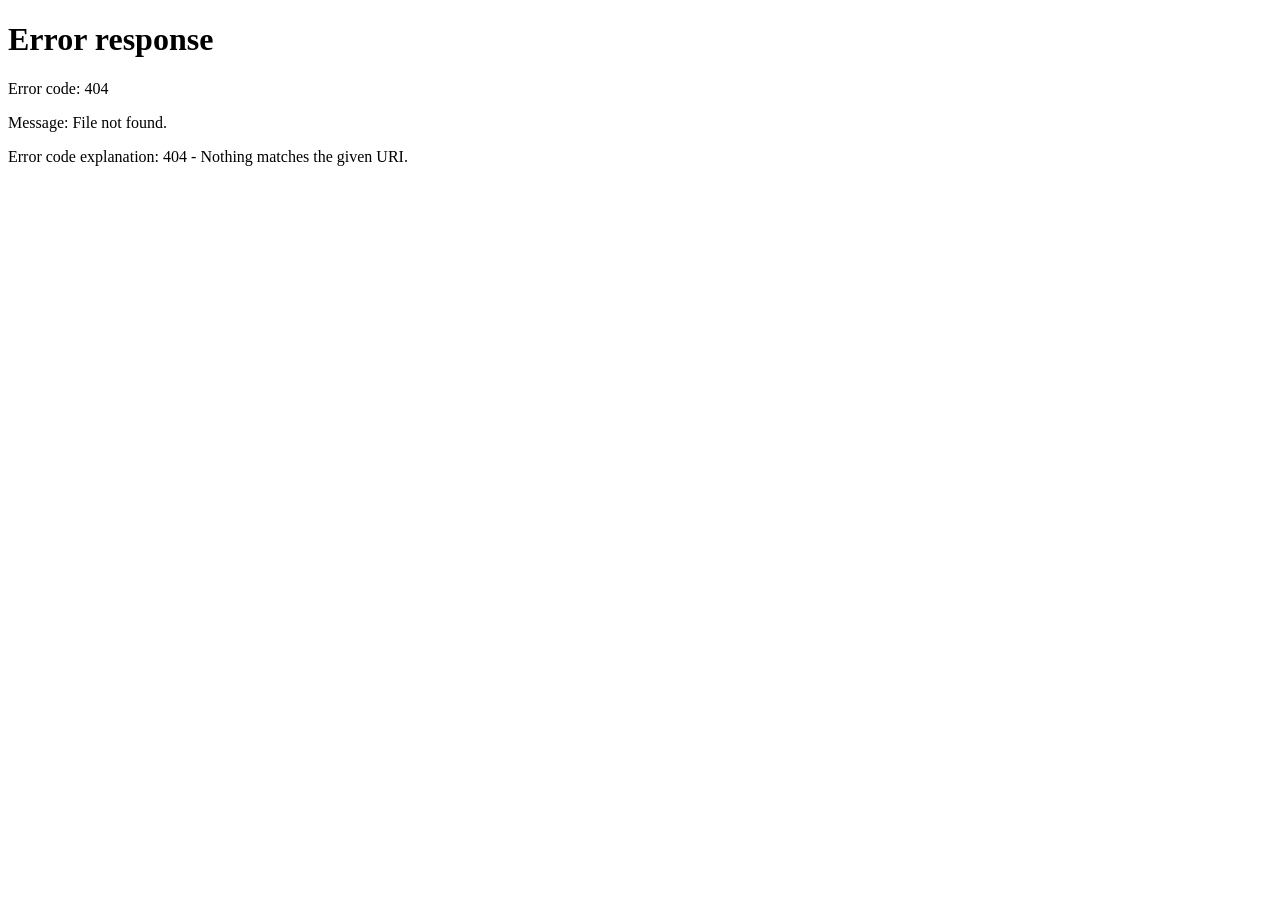
==== index.html @ dcd04c93 "Create index.html" ====
<!DOCTYPE html>
<html>
<head>
    <meta http-equiv="refresh" content="0; url=assessment_page/assessment.html">
    <title>Redirecting to Assessment...</title>
</head>
<body>
    <p>Redirecting to <a href="assessment_page/assessment.html">assessment page</a>...</p>
</body>
</html>
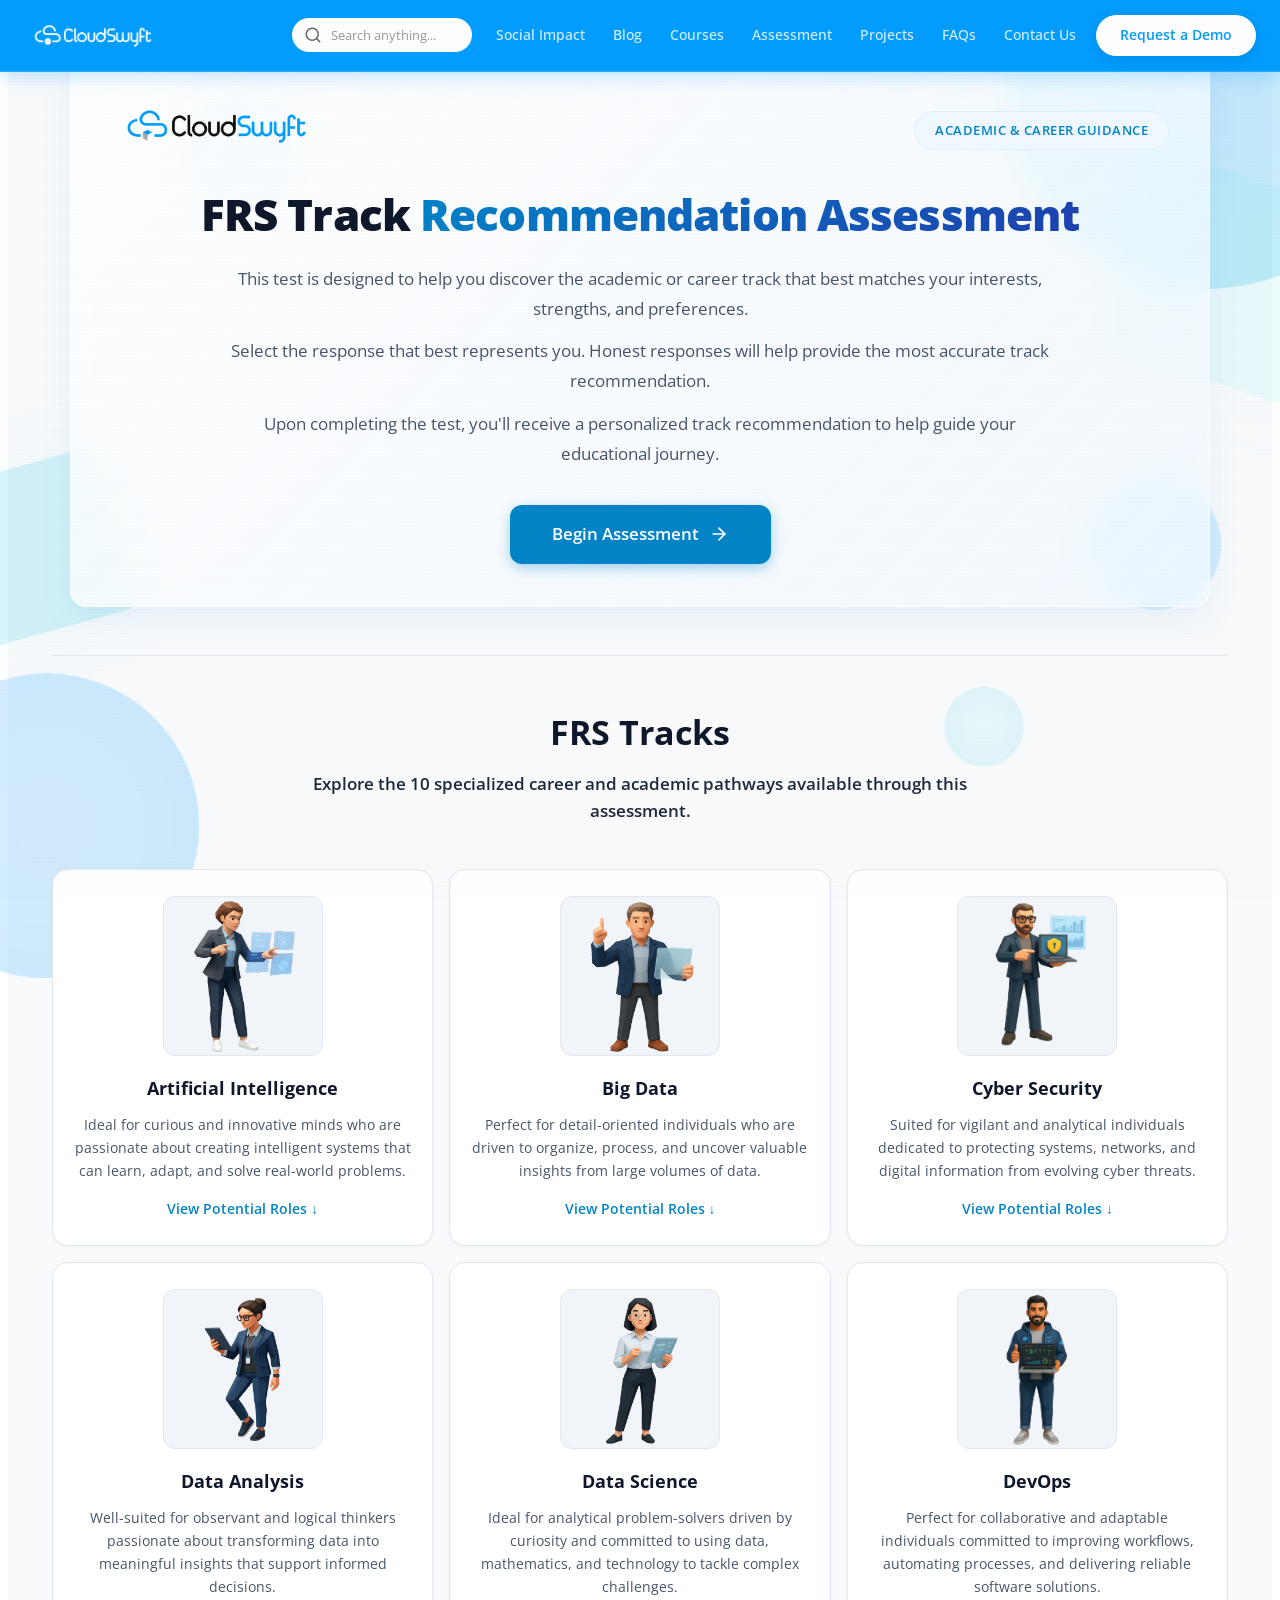
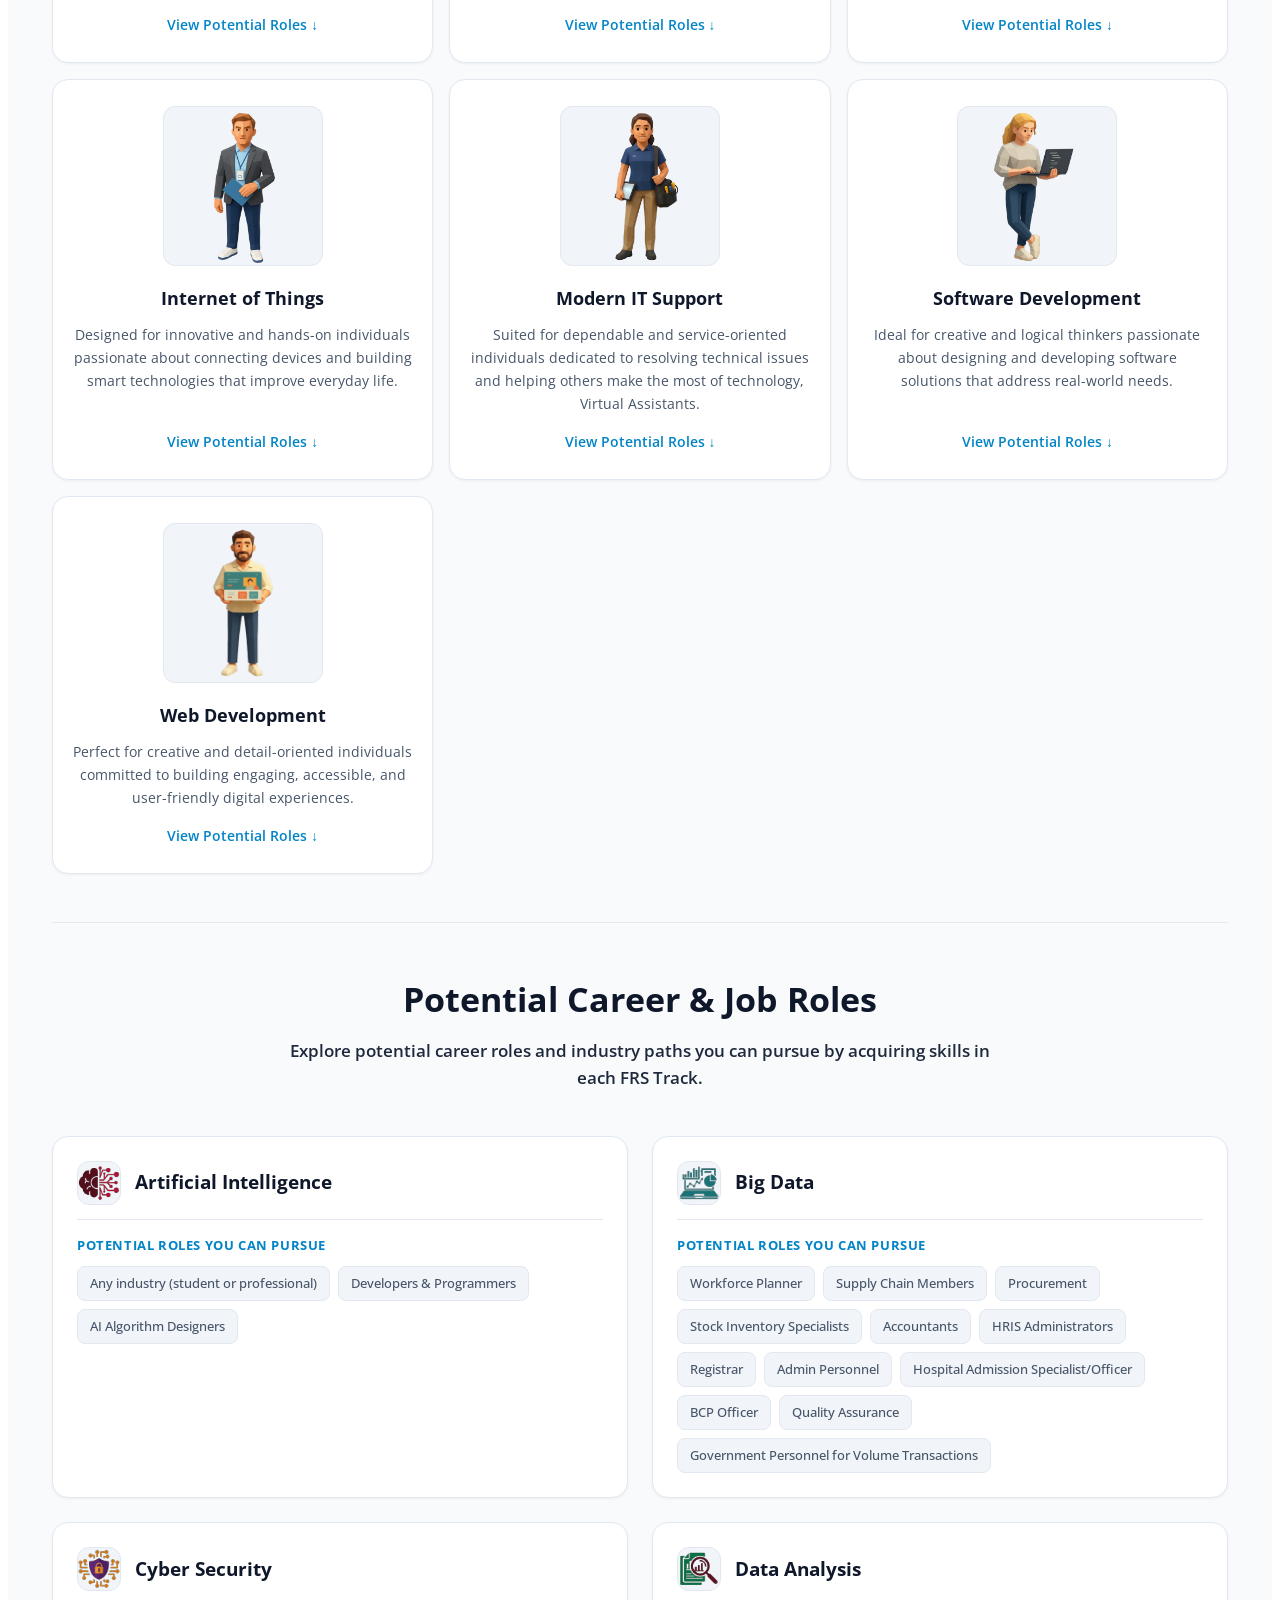
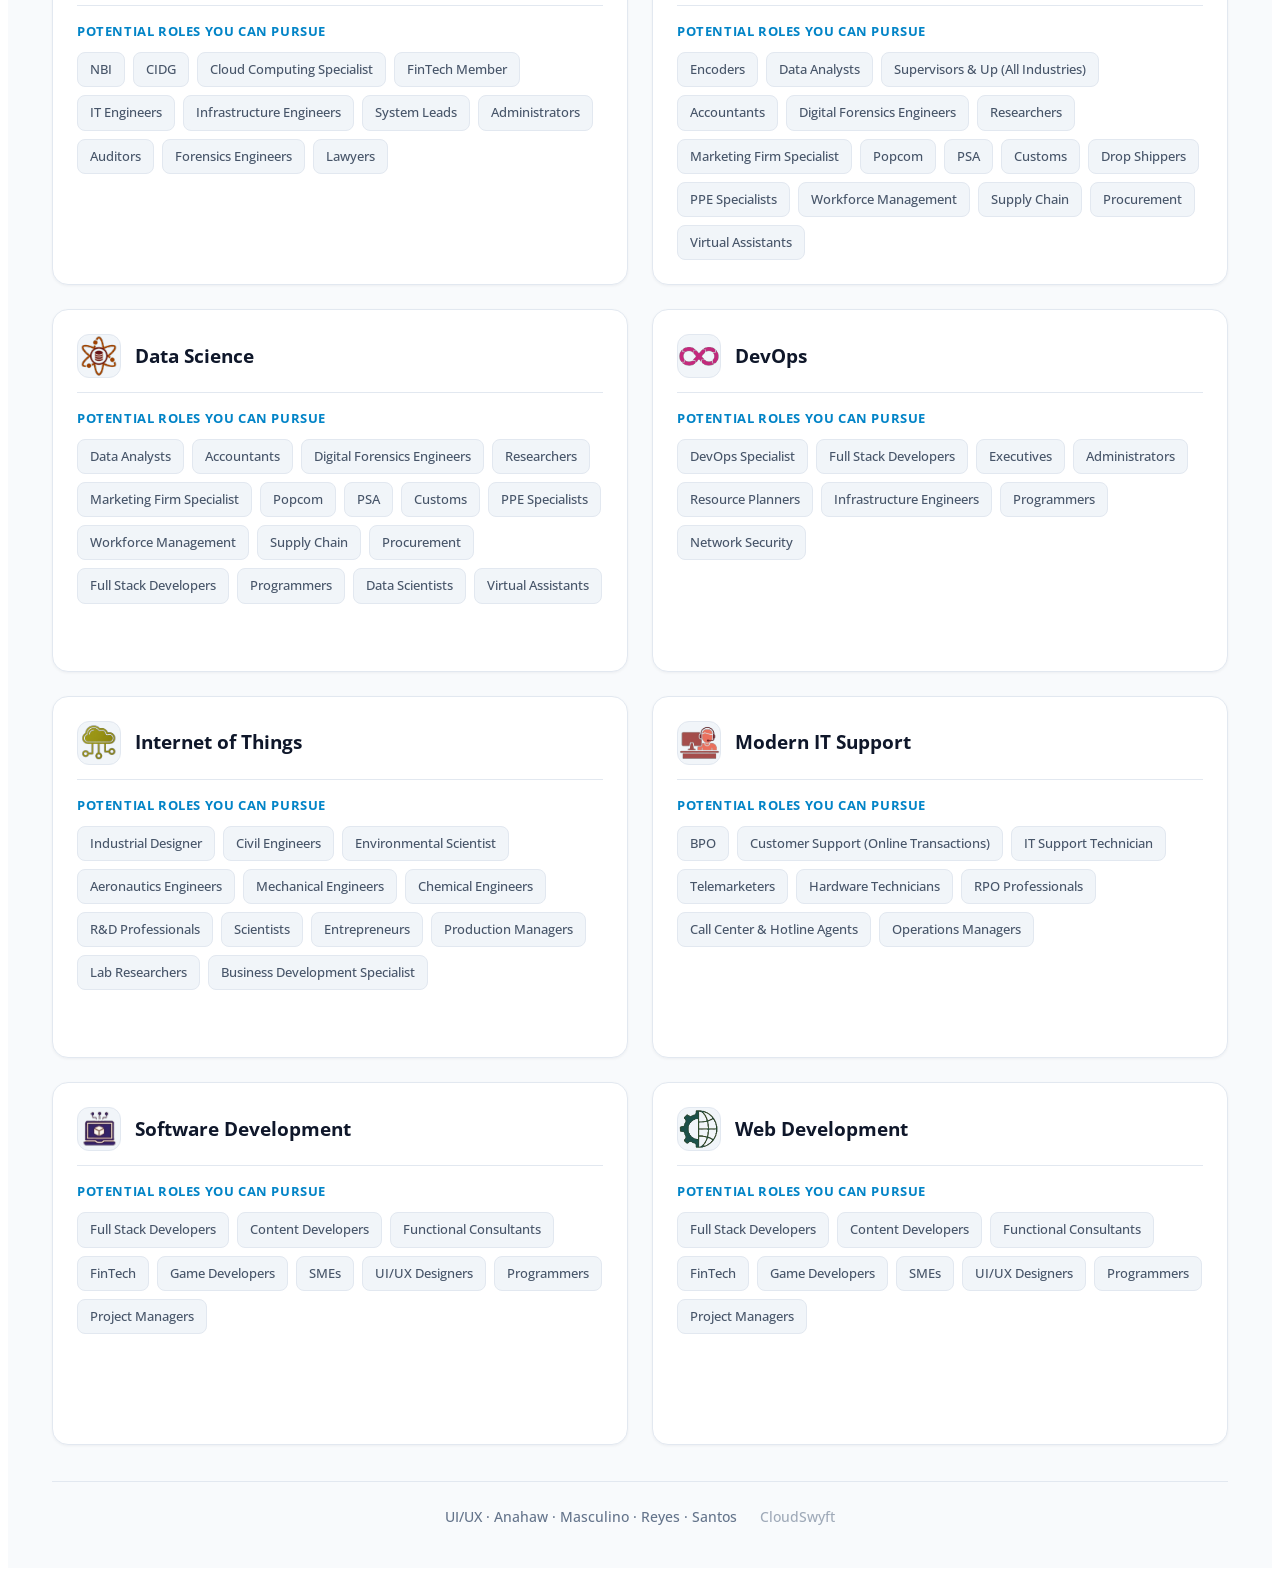
==== commit 4017a1ff: "Update index.html" ====
--- a/index.html
+++ b/index.html
@@ -1,10 +1,10 @@
 <!DOCTYPE html>
 <html>
 <head>
-    <meta http-equiv="refresh" content="0; url=assessment_page/assessment.html">
+    <meta http-equiv="refresh" content="0; url=FRS_PreTest_LandingPage/frs-pretest-landing.html">
     <title>Redirecting to Assessment...</title>
 </head>
 <body>
-    <p>Redirecting to <a href="assessment_page/assessment.html">assessment page</a>...</p>
+    <p>Redirecting to <a href="FRS_PreTest_LandingPage/frs-pretest-landing.html">assessment page</a>...</p>
 </body>
 </html>
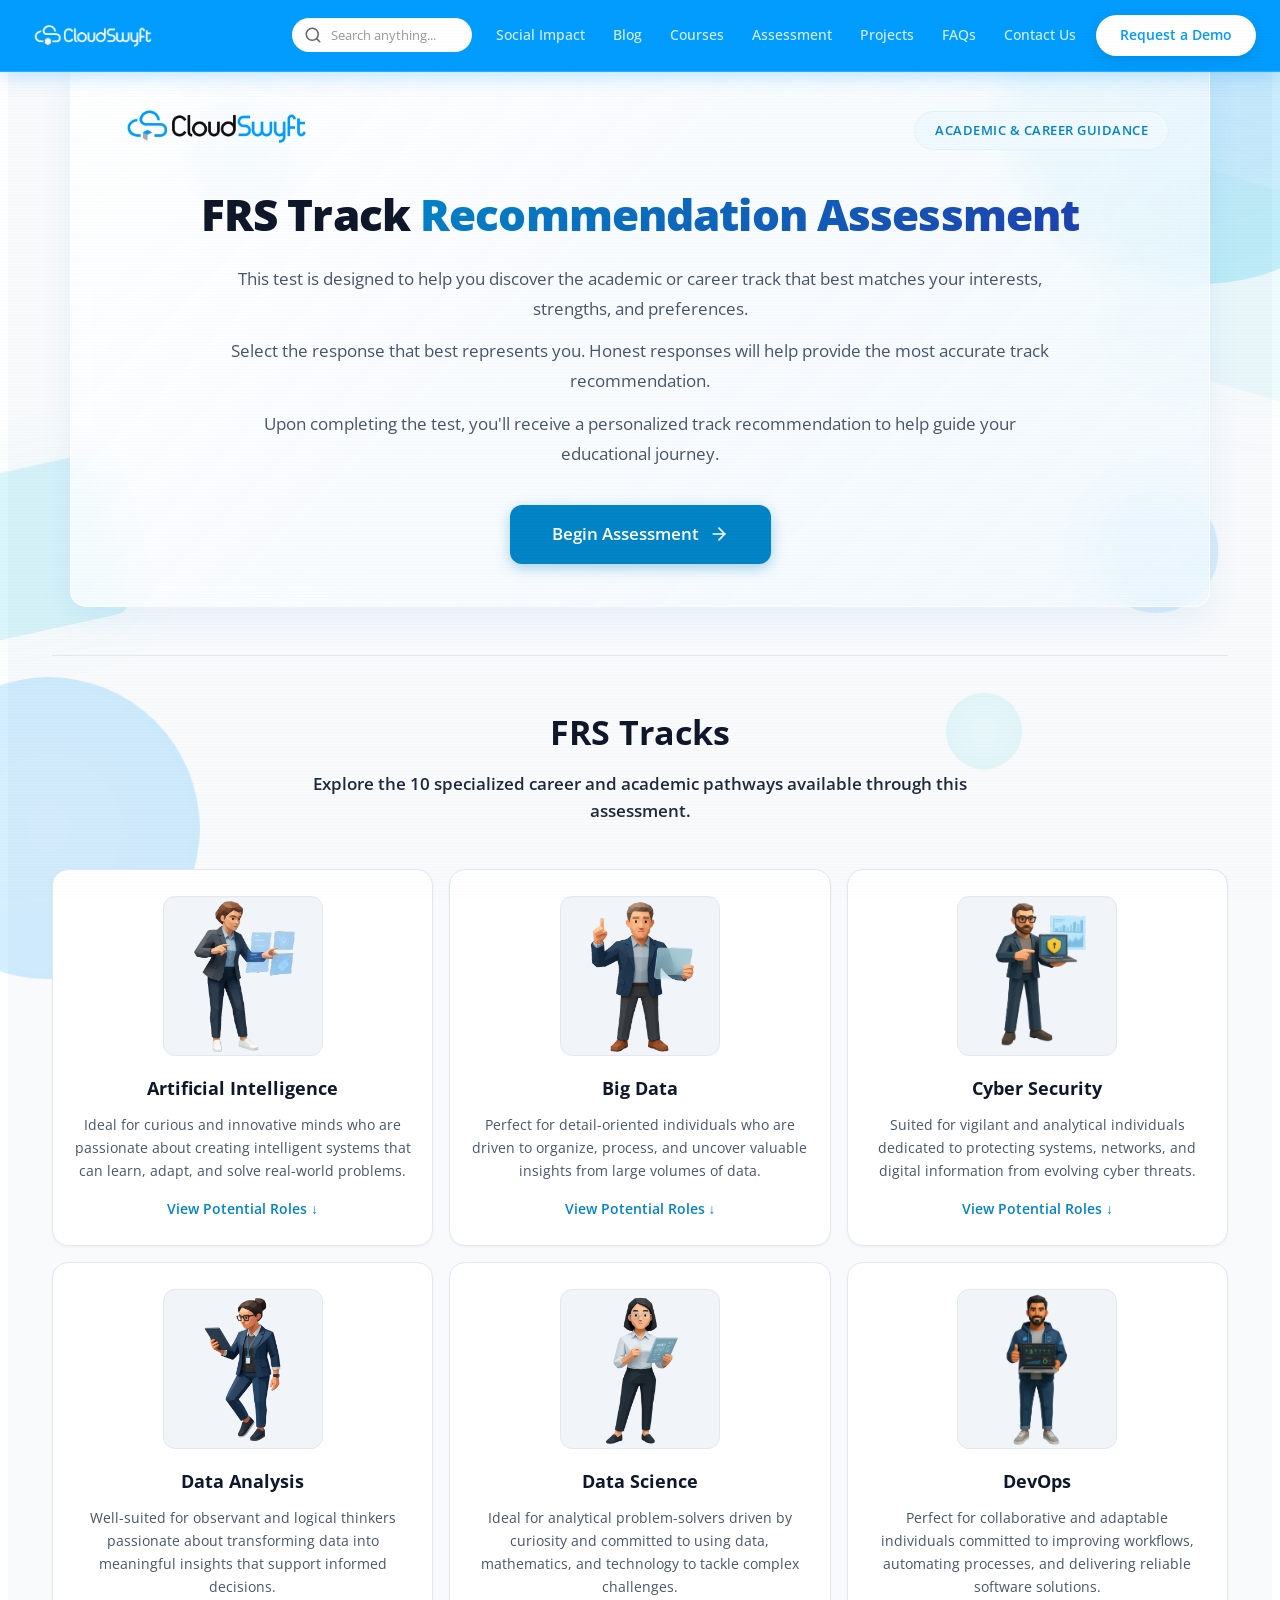
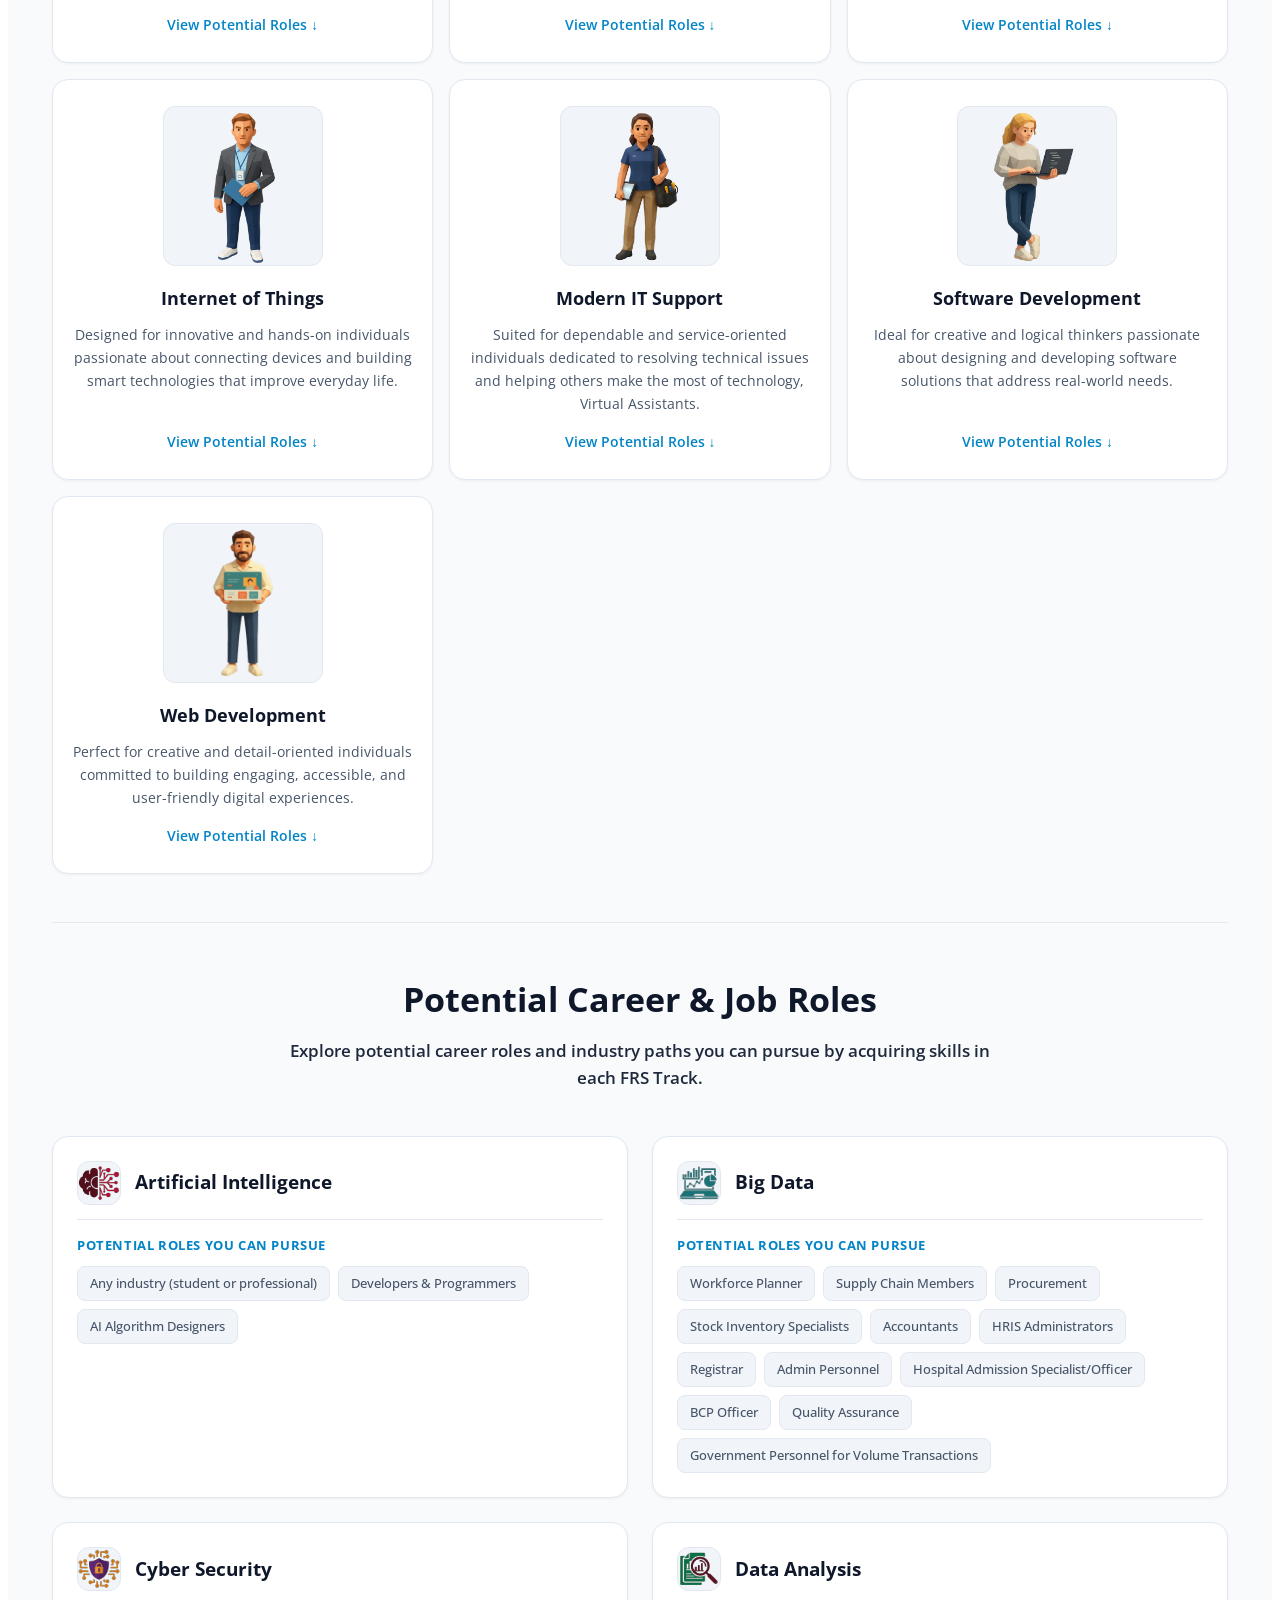
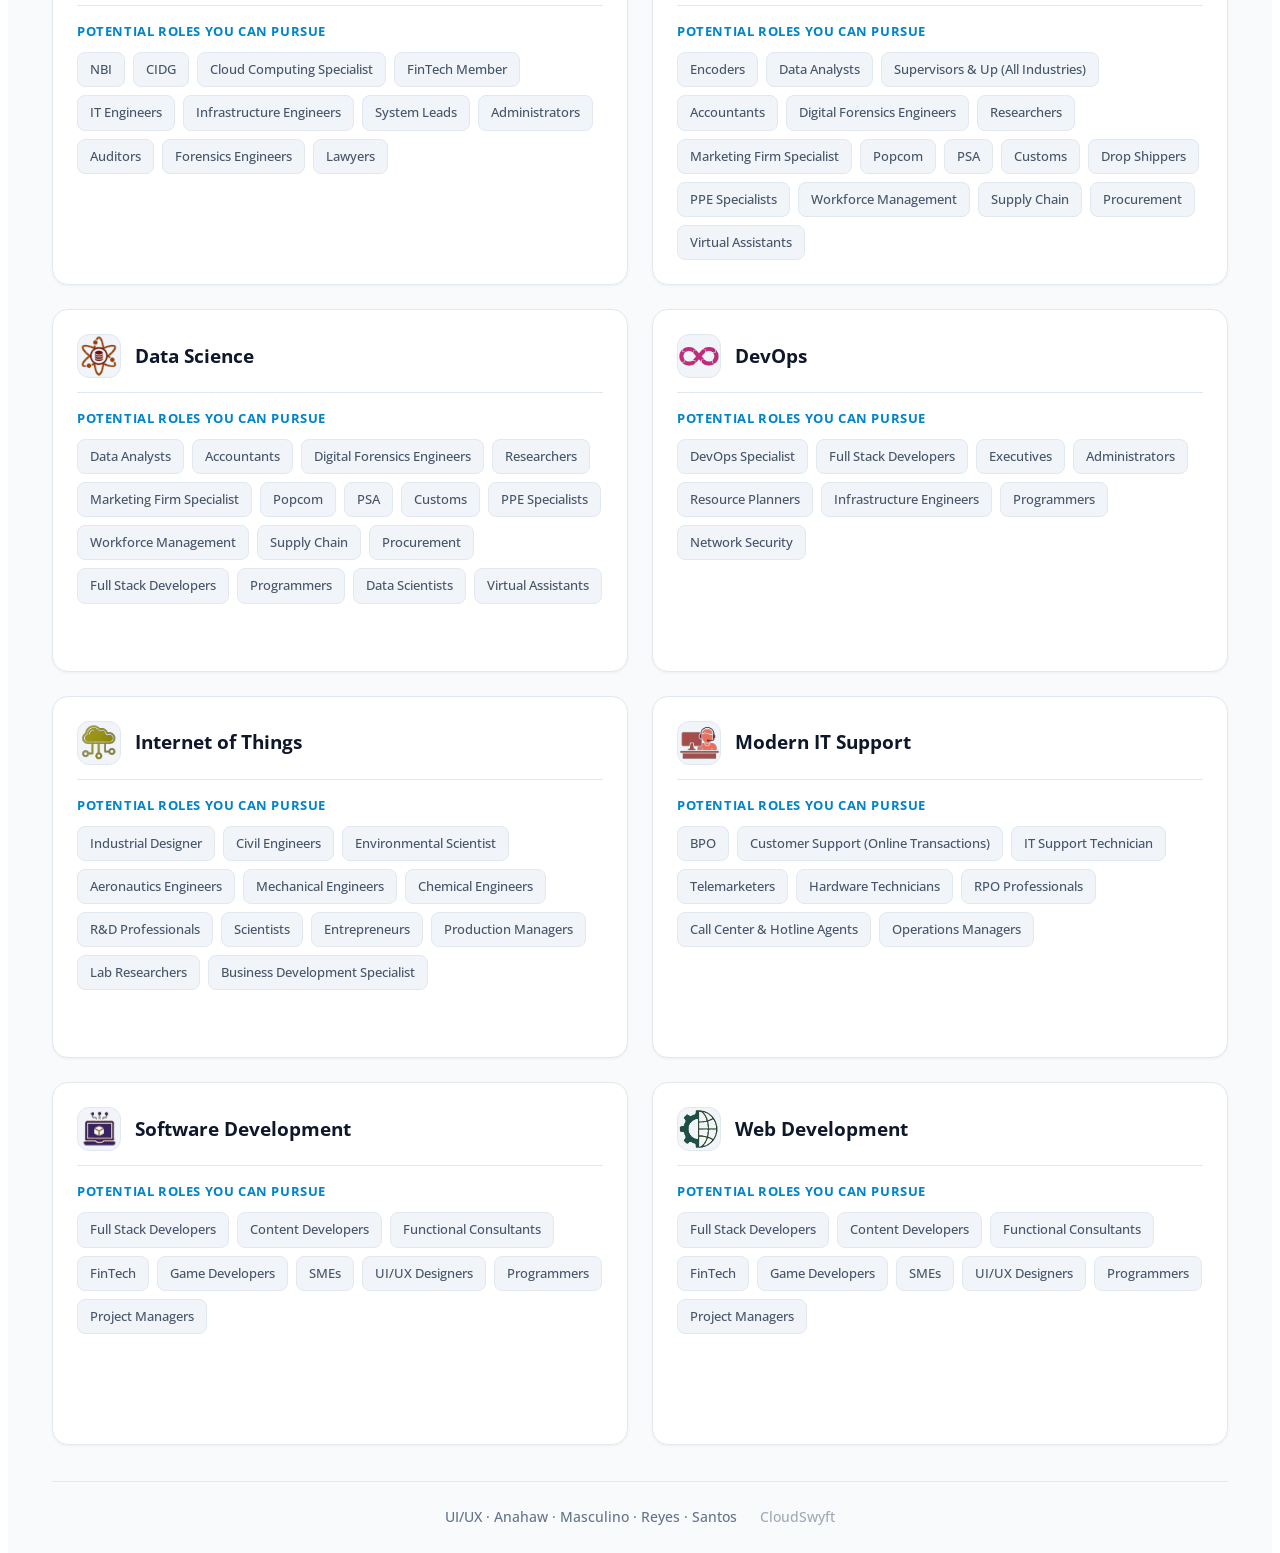
==== commit 633879e9: "Update index.html" ====
--- a/index.html
+++ b/index.html
@@ -1,10 +1,45 @@
 <!DOCTYPE html>
-<html>
+<html lang="en">
 <head>
+    <meta charset="UTF-8">
+    <meta name="viewport" content="width=device-width, initial-scale=1.0">
     <meta http-equiv="refresh" content="0; url=FRS_PreTest_LandingPage/frs-pretest-landing.html">
     <title>Redirecting to Assessment...</title>
+    <style>
+        body {
+            margin: 0;
+            padding: 0;
+            font-family: Arial, sans-serif;
+            display: flex;
+            justify-content: center;
+            align-items: center;
+            min-height: 100vh;
+            background: #f5f5f5;
+            color: #333;
+        }
+        .redirect-container {
+            text-align: center;
+            padding: 40px;
+        }
+        .spinner {
+            margin: 20px auto;
+            width: 40px;
+            height: 40px;
+            border: 4px solid #0099ff;
+            border-top-color: transparent;
+            border-radius: 50%;
+            animation: spin 0.8s linear infinite;
+        }
+        @keyframes spin {
+            to { transform: rotate(360deg); }
+        }
+    </style>
 </head>
 <body>
-    <p>Redirecting to <a href="FRS_PreTest_LandingPage/frs-pretest-landing.html">assessment page</a>...</p>
+    <div class="redirect-container">
+        <div class="spinner"></div>
+        <h2>Redirecting to assessment page...</h2>
+        <p>If you are not redirected automatically, <a href="FRS_PreTest_LandingPage/frs-pretest-landing.html">click here</a>.</p>
+    </div>
 </body>
 </html>
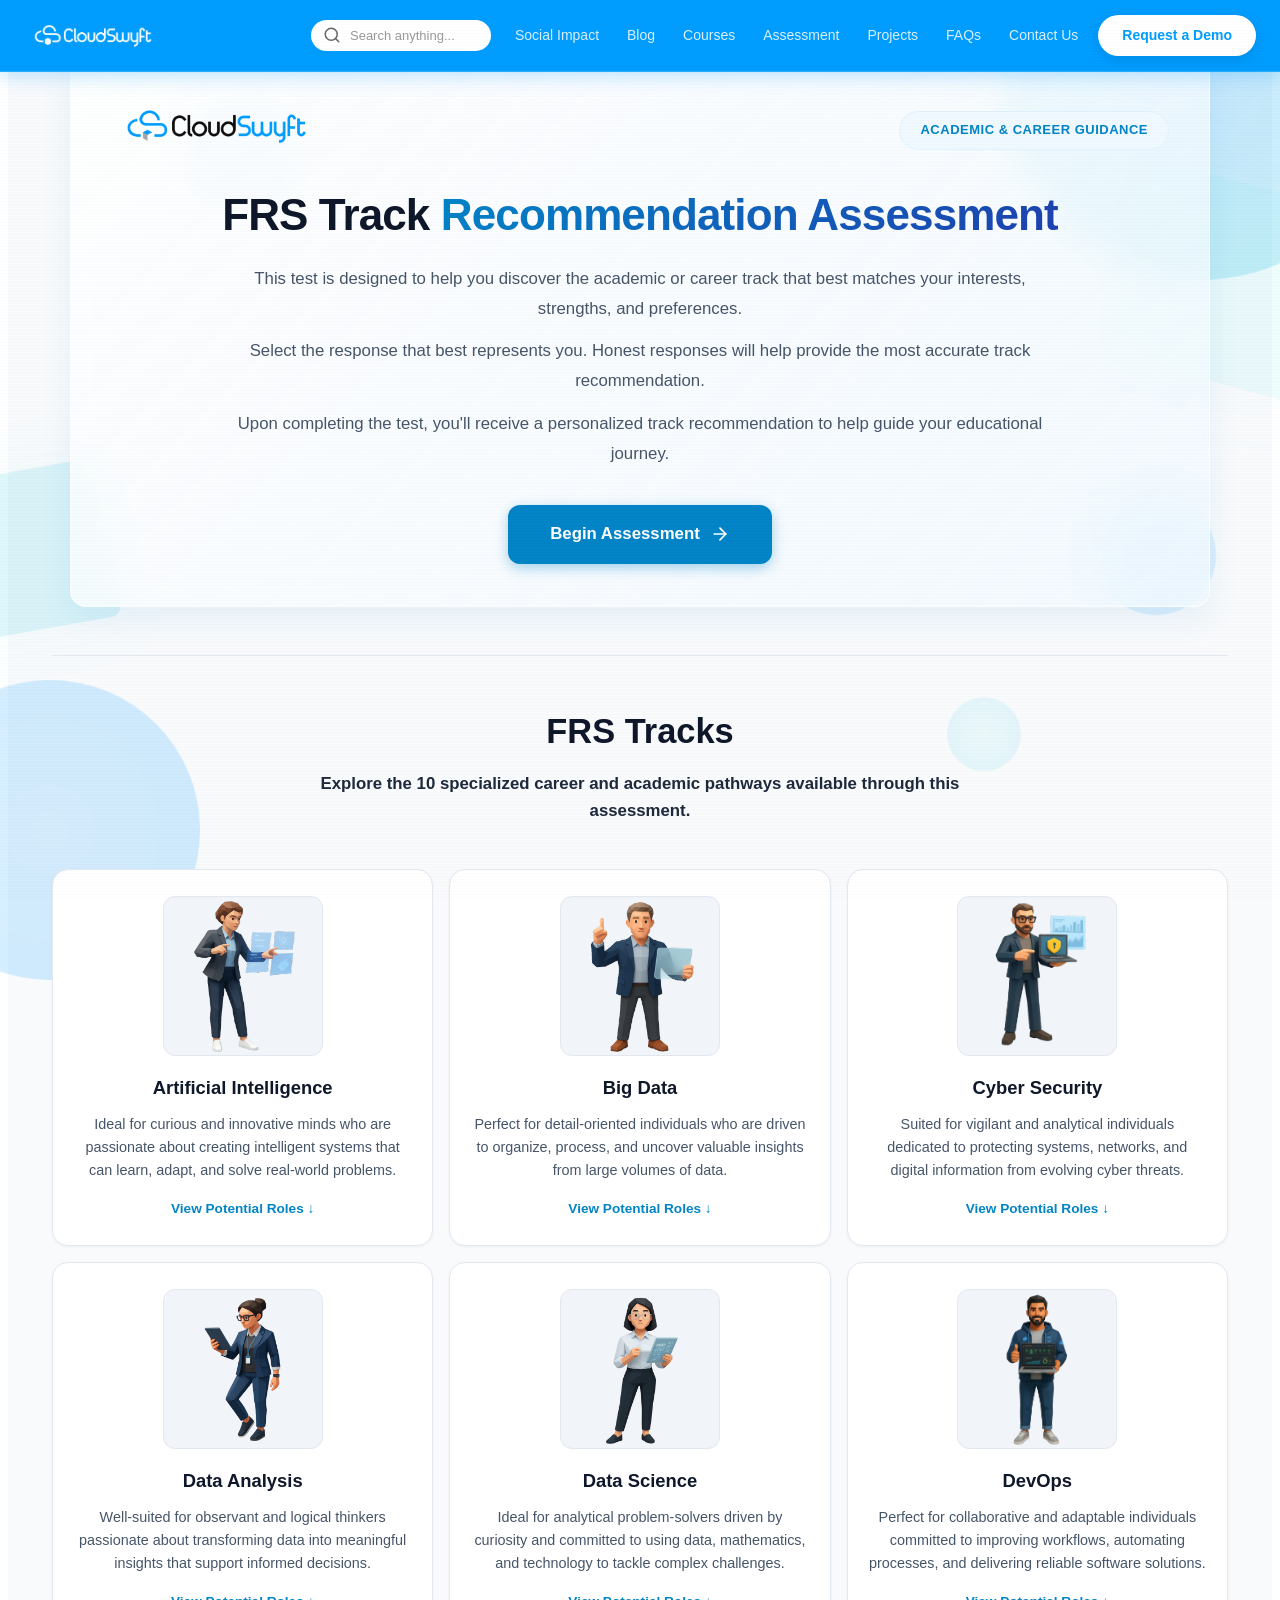
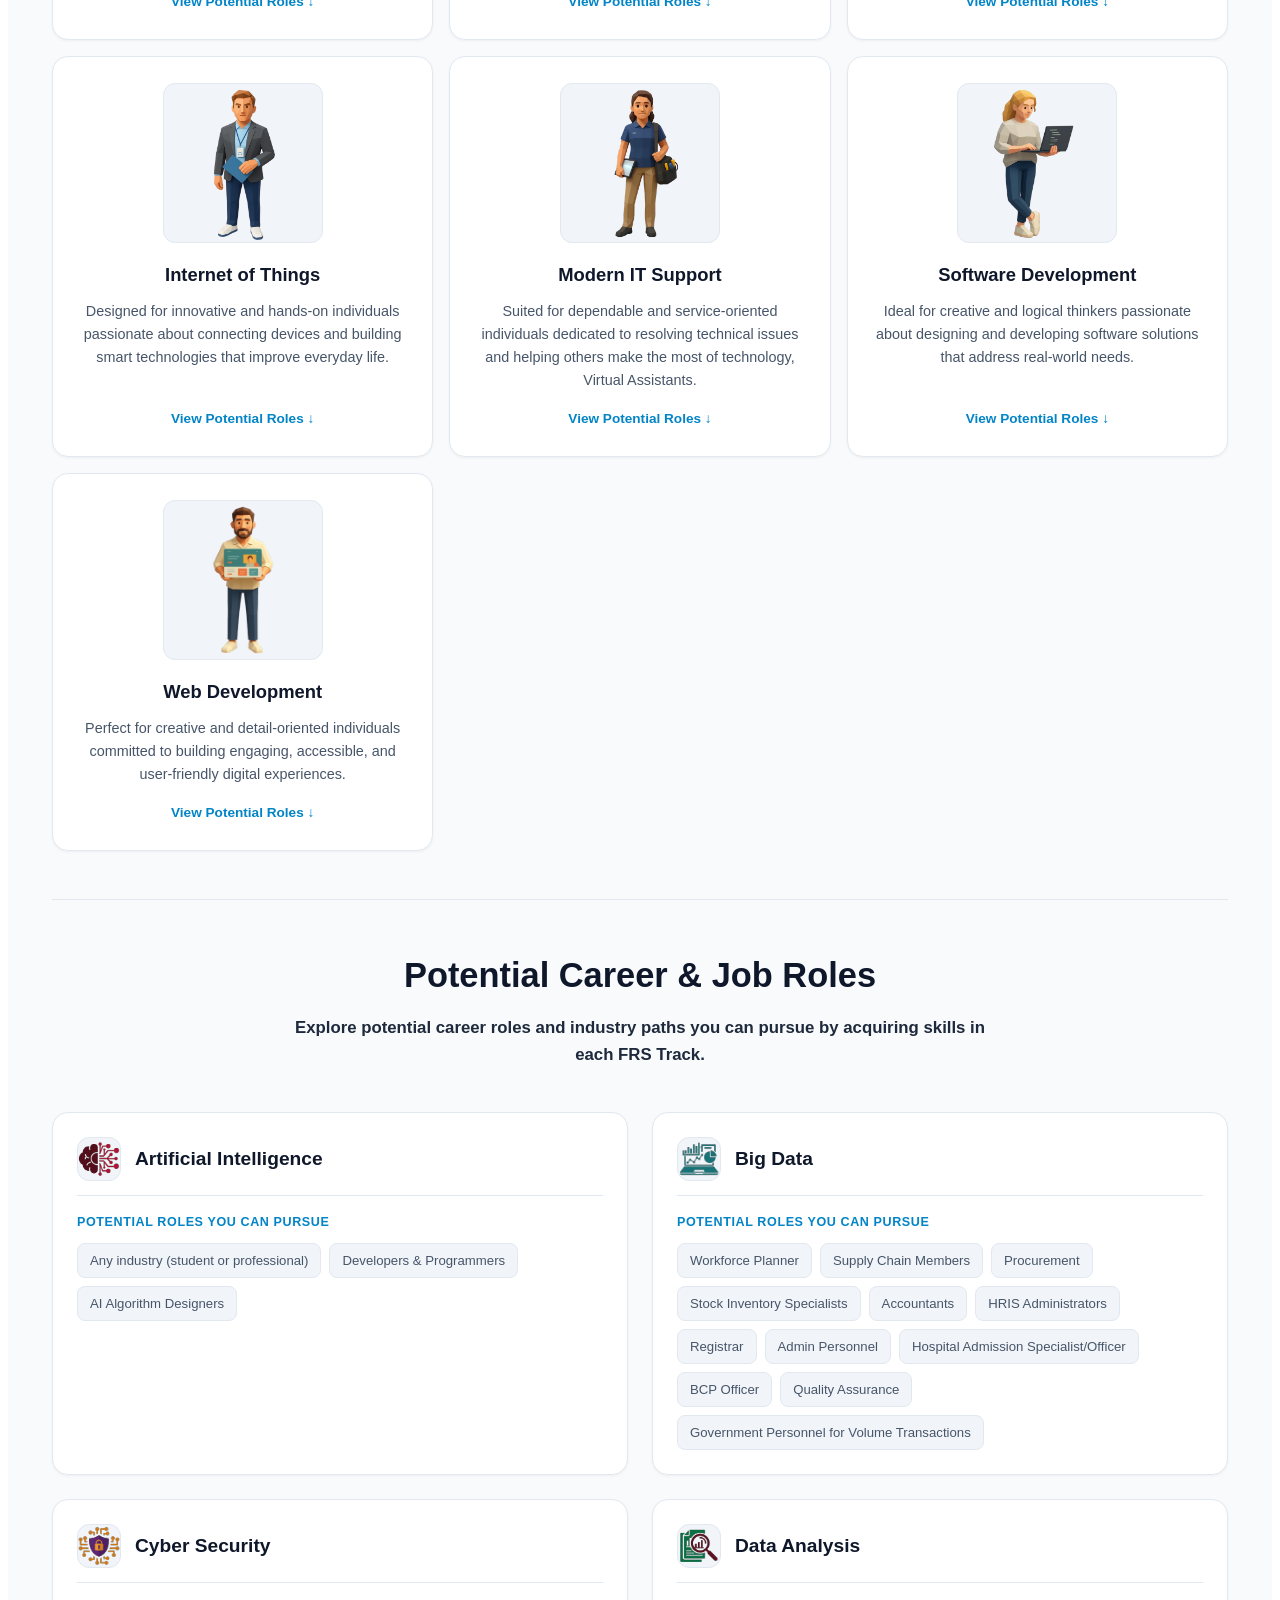
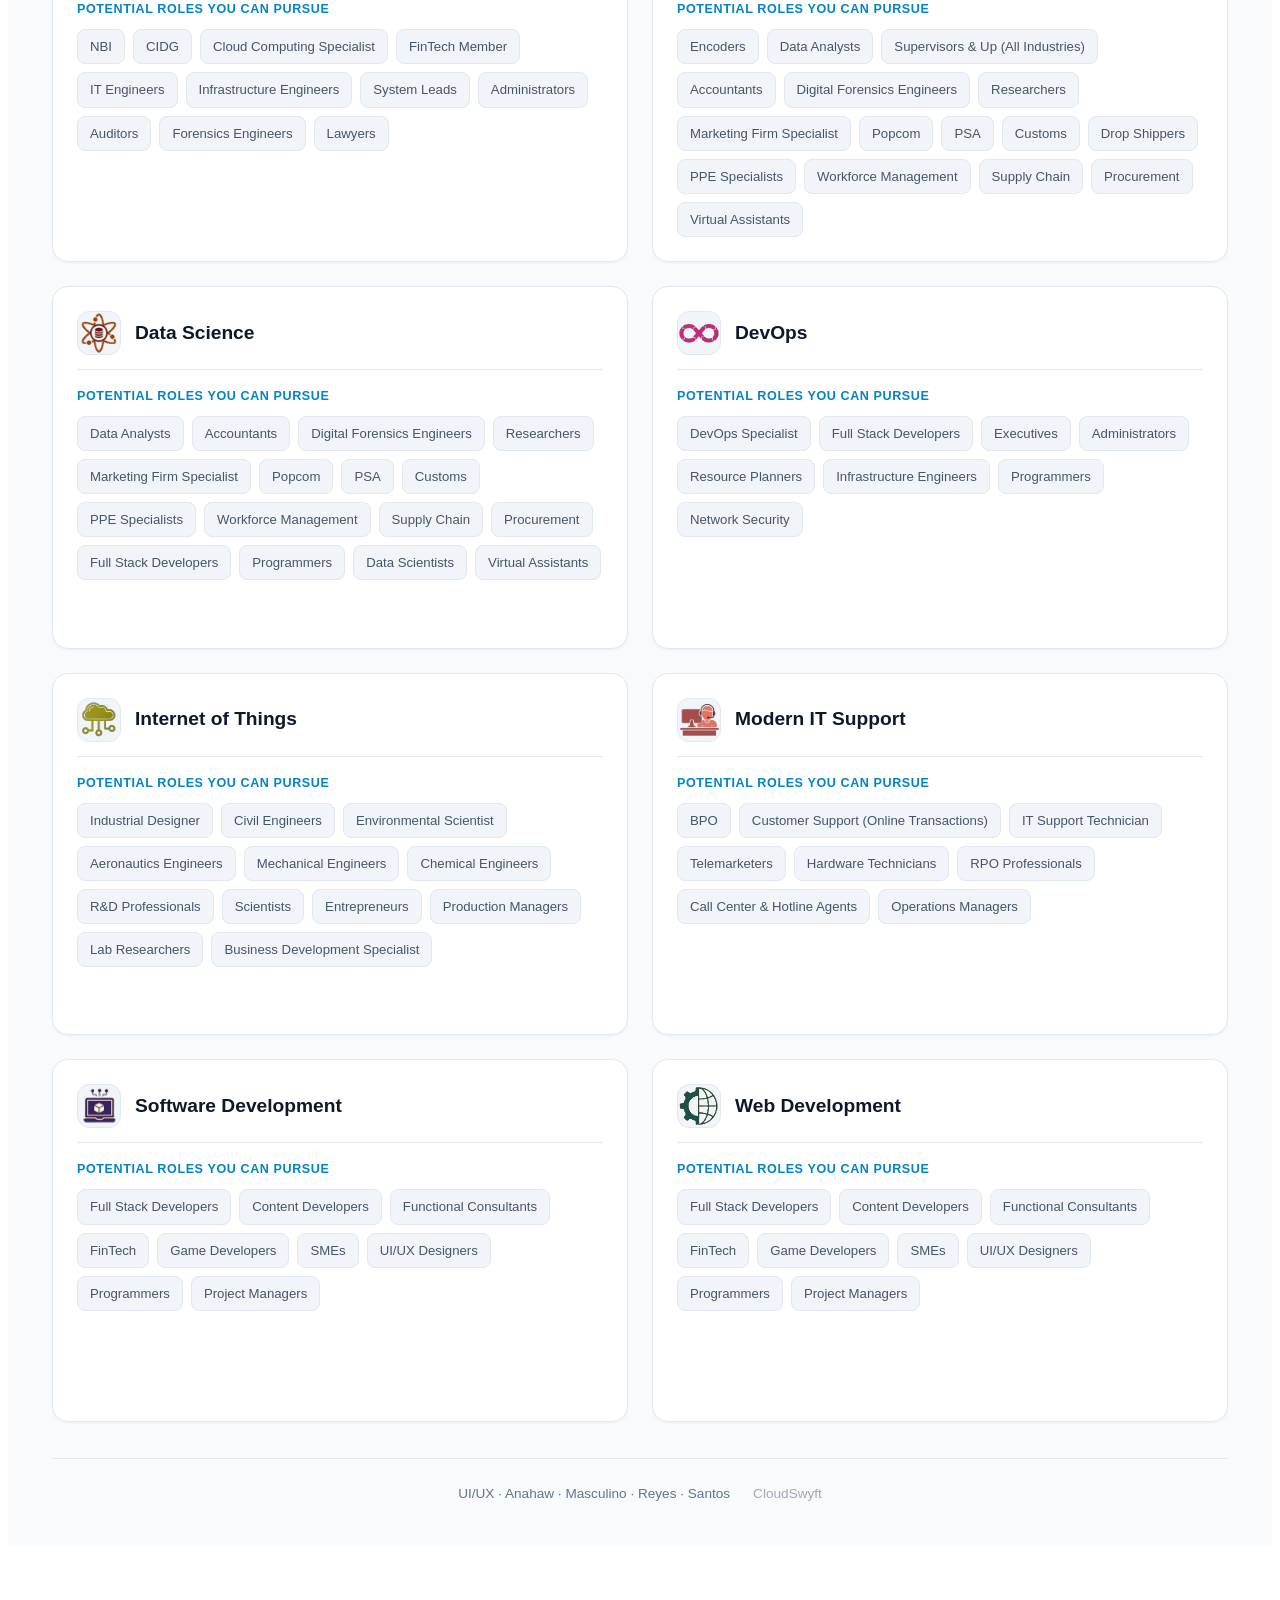
==== commit 962b1fd4: "Update index.html" ====
--- a/index.html
+++ b/index.html
@@ -7,38 +7,47 @@
     <title>Redirecting to Assessment...</title>
     <style>
         body {
-            margin: 0;
-            padding: 0;
             font-family: Arial, sans-serif;
             display: flex;
             justify-content: center;
             align-items: center;
             min-height: 100vh;
-            background: #f5f5f5;
-            color: #333;
+            margin: 0;
+            background: #f0f4f8;
         }
-        .redirect-container {
+        .container {
             text-align: center;
             padding: 40px;
+            background: white;
+            border-radius: 12px;
+            box-shadow: 0 2px 10px rgba(0,0,0,0.1);
         }
-        .spinner {
-            margin: 20px auto;
+        .loader {
+            border: 4px solid #f3f3f3;
+            border-top: 4px solid #0099ff;
+            border-radius: 50%;
             width: 40px;
             height: 40px;
-            border: 4px solid #0099ff;
-            border-top-color: transparent;
-            border-radius: 50%;
-            animation: spin 0.8s linear infinite;
+            animation: spin 1s linear infinite;
+            margin: 20px auto;
         }
         @keyframes spin {
-            to { transform: rotate(360deg); }
+            0% { transform: rotate(0deg); }
+            100% { transform: rotate(360deg); }
+        }
+        a {
+            color: #0099ff;
+            text-decoration: none;
+        }
+        a:hover {
+            text-decoration: underline;
         }
     </style>
 </head>
 <body>
-    <div class="redirect-container">
-        <div class="spinner"></div>
-        <h2>Redirecting to assessment page...</h2>
+    <div class="container">
+        <div class="loader"></div>
+        <h2>Redirecting to Assessment...</h2>
         <p>If you are not redirected automatically, <a href="FRS_PreTest_LandingPage/frs-pretest-landing.html">click here</a>.</p>
     </div>
 </body>
